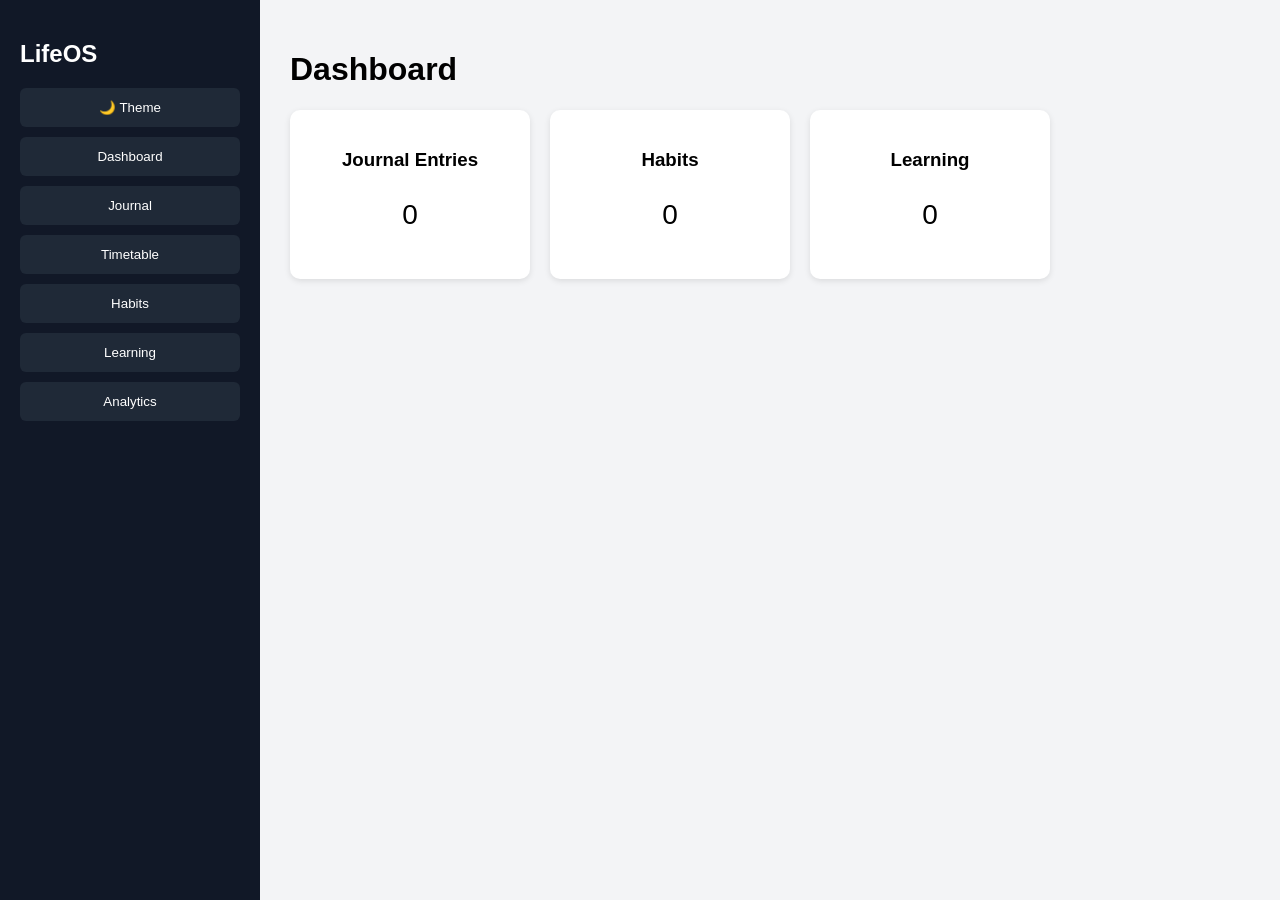
==== index.html @ 7daaa881 "Initial commit - LifeOs Commit" ====
<!DOCTYPE html>
<html>

<head>
<title>LifeOS</title>
<link rel="stylesheet" href="style.css">
</head>

<body>

<div class="layout" id="app">

<div class="sidebar">

<h2>LifeOS</h2>

<button onclick="toggleTheme()">🌙 Theme</button>

<button onclick="showPage('dashboard')">Dashboard</button>
<button onclick="showPage('journal')">Journal</button>
<button onclick="showPage('timetable')">Timetable</button>
<button onclick="showPage('habits')">Habits</button>
<button onclick="showPage('learning')">Learning</button>
<button onclick="showPage('analytics')">Analytics</button>

</div>

<div class="main">

<!-- Dashboard -->

<div id="dashboard" class="page">

<h1>Dashboard</h1>

<div class="cards">

<div class="card">
<h3>Journal Entries</h3>
<p id="journalCount">0</p>
</div>

<div class="card">
<h3>Habits</h3>
<p id="habitCount">0</p>
</div>

<div class="card">
<h3>Learning</h3>
<p id="learningCount">0</p>
</div>

</div>

</div>

<!-- Journal -->

<div id="journal" class="page">

<h1>Journal</h1>

<textarea id="journalInput" placeholder="Write your thoughts"></textarea>

<button onclick="addJournal()">Save</button>

<ul id="journalList"></ul>

</div>

<!-- Timetable -->

<div id="timetable" class="page">

<h1>Timetable</h1>

<input type="time" id="timeInput">
<input id="activityInput" placeholder="Activity">

<button onclick="addSchedule()">Add</button>

<ul id="scheduleList"></ul>

</div>

<!-- Habits -->

<div id="habits" class="page">

<h1>Habit Tracker</h1>

<input id="habitInput" placeholder="New Habit">

<button onclick="addHabit()">Add</button>

<ul id="habitList"></ul>

</div>

<!-- Learning -->

<div id="learning" class="page">

<h1>Learning Tracker</h1>

<input id="topicInput" placeholder="What did you learn today?">

<button onclick="addLearning()">Add</button>

<ul id="learningList"></ul>

</div>

<!-- Analytics -->

<div id="analytics" class="page">

<h1>Analytics</h1>

<p>Total Journals: <span id="journalCount2"></span></p>
<p>Total Habits: <span id="habitCount2"></span></p>
<p>Total Learning: <span id="learningCount2"></span></p>

</div>

</div>

</div>

<script src="script.js"></script>

</body>
</html>
---- style.css ----
body{
margin:0;
font-family:Arial;
background:#f3f4f6;
}

.layout{
display:flex;
height:100vh;
}

.sidebar{
width:220px;
background:#111827;
color:white;
padding:20px;
}

.sidebar button{
width:100%;
padding:12px;
margin-bottom:10px;
background:#1f2937;
border:none;
color:white;
border-radius:6px;
cursor:pointer;
}

.sidebar button:hover{
background:#374151;
}

.main{
flex:1;
padding:30px;
overflow:auto;
}

.page{
display:none;
}

.cards{
display:flex;
gap:20px;
}

.card{
background:white;
padding:20px;
border-radius:10px;
box-shadow:0 2px 6px rgba(0,0,0,0.1);
width:200px;
text-align:center;
}

.card p{
font-size:28px;
}

textarea{
width:100%;
height:120px;
padding:10px;
border-radius:6px;
border:1px solid #ddd;
}

input{
padding:10px;
margin-right:10px;
border-radius:6px;
border:1px solid #ddd;
}

button{
padding:10px 15px;
background:#2563eb;
color:white;
border:none;
border-radius:6px;
cursor:pointer;
}

button:hover{
background:#1d4ed8;
}

ul{
list-style:none;
padding:0;
margin-top:15px;
}

li{
background:white;
padding:10px;
margin-bottom:8px;
border-radius:6px;
box-shadow:0 1px 3px rgba(0,0,0,0.1);
}





/* DARK MODE */

.dark{
background:#111;
color:white;
}

.dark .sidebar{
background:#000;
}

.dark .card{
background:#1f2937;
color:white;
}

.dark li{
background:#1f2937;
color:white;
}
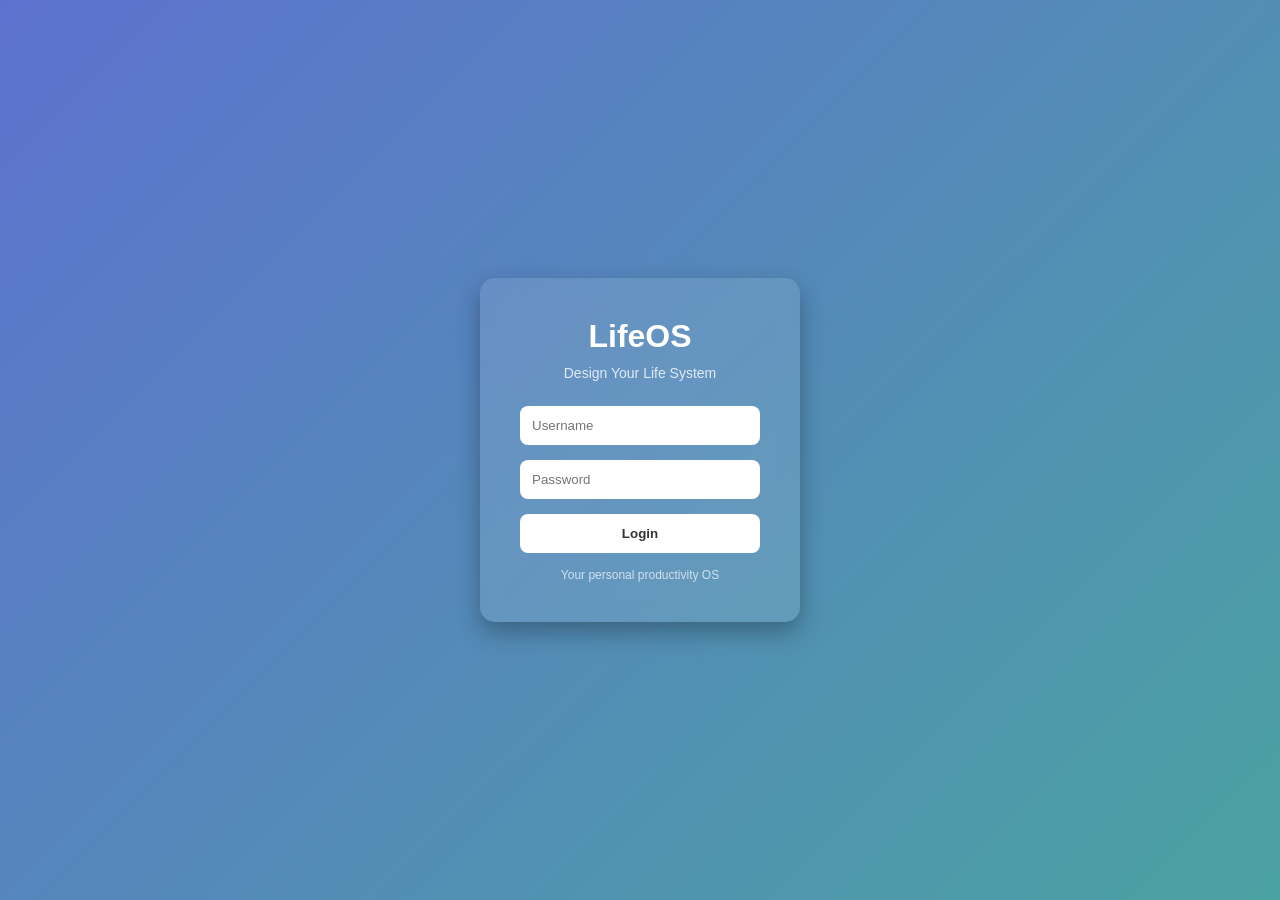
==== commit de38946e: "Rename Login - Index and Index - home" ====
--- a/index.html
+++ b/index.html
@@ -2,132 +2,49 @@
 <html>
 
 <head>
-<title>LifeOS</title>
-<link rel="stylesheet" href="style.css">
+<title>LifeOS Login</title>
+<link rel="stylesheet" href="login.css">
 </head>
 
 <body>
 
-<div class="layout" id="app">
+<div class="login-container">
 
-<div class="sidebar">
+<div class="login-card">
 
-<h2>LifeOS</h2>
+<h1>LifeOS</h1>
+<p class="subtitle">Design Your Life System</p>
 
-<button onclick="toggleTheme()">🌙 Theme</button>
+<input type="text" id="username" placeholder="Username">
 
-<button onclick="showPage('dashboard')">Dashboard</button>
-<button onclick="showPage('journal')">Journal</button>
-<button onclick="showPage('timetable')">Timetable</button>
-<button onclick="showPage('habits')">Habits</button>
-<button onclick="showPage('learning')">Learning</button>
-<button onclick="showPage('analytics')">Analytics</button>
+<input type="password" id="password" placeholder="Password">
 
-</div>
+<button onclick="login()">Login</button>
 
-<div class="main">
-
-<!-- Dashboard -->
-
-<div id="dashboard" class="page">
-
-<h1>Dashboard</h1>
-
-<div class="cards">
-
-<div class="card">
-<h3>Journal Entries</h3>
-<p id="journalCount">0</p>
-</div>
-
-<div class="card">
-<h3>Habits</h3>
-<p id="habitCount">0</p>
-</div>
-
-<div class="card">
-<h3>Learning</h3>
-<p id="learningCount">0</p>
-</div>
+<p class="small">Your personal productivity OS</p>
 
 </div>
 
 </div>
 
-<!-- Journal -->
+<script>
 
-<div id="journal" class="page">
+function login(){
 
-<h1>Journal</h1>
+let user = document.getElementById("username").value
+let pass = document.getElementById("password").value
 
-<textarea id="journalInput" placeholder="Write your thoughts"></textarea>
+if(user === "admin" && pass === "1234"){
+window.location.href = "index.html"
+}
+else{
+alert("Wrong username or password")
+}
 
-<button onclick="addJournal()">Save</button>
+}
 
-<ul id="journalList"></ul>
-
-</div>
-
-<!-- Timetable -->
-
-<div id="timetable" class="page">
-
-<h1>Timetable</h1>
-
-<input type="time" id="timeInput">
-<input id="activityInput" placeholder="Activity">
-
-<button onclick="addSchedule()">Add</button>
-
-<ul id="scheduleList"></ul>
-
-</div>
-
-<!-- Habits -->
-
-<div id="habits" class="page">
-
-<h1>Habit Tracker</h1>
-
-<input id="habitInput" placeholder="New Habit">
-
-<button onclick="addHabit()">Add</button>
-
-<ul id="habitList"></ul>
-
-</div>
-
-<!-- Learning -->
-
-<div id="learning" class="page">
-
-<h1>Learning Tracker</h1>
-
-<input id="topicInput" placeholder="What did you learn today?">
-
-<button onclick="addLearning()">Add</button>
-
-<ul id="learningList"></ul>
-
-</div>
-
-<!-- Analytics -->
-
-<div id="analytics" class="page">
-
-<h1>Analytics</h1>
-
-<p>Total Journals: <span id="journalCount2"></span></p>
-<p>Total Habits: <span id="habitCount2"></span></p>
-<p>Total Learning: <span id="learningCount2"></span></p>
-
-</div>
-
-</div>
-
-</div>
-
-<script src="script.js"></script>
+</script>
 
 </body>
+
 </html>
--- a/login.css
+++ b/login.css
@@ -0,0 +1,112 @@
+*{
+margin:0;
+padding:0;
+box-sizing:border-box;
+font-family:Arial, Helvetica, sans-serif;
+}
+
+body{
+
+height:100vh;
+
+display:flex;
+justify-content:center;
+align-items:center;
+
+background:linear-gradient(135deg,#5d72cf,#4ba2a2);
+
+}
+
+.login-container{
+
+width:100%;
+display:flex;
+justify-content:center;
+align-items:center;
+
+}
+
+.login-card{
+
+background:rgba(255,255,255,0.1);
+
+backdrop-filter:blur(10px);
+
+padding:40px;
+
+border-radius:15px;
+
+width:320px;
+
+text-align:center;
+
+box-shadow:0 10px 25px rgba(0,0,0,0.3);
+
+color:white;
+
+}
+
+.login-card h1{
+margin-bottom:10px;
+}
+
+.subtitle{
+font-size:14px;
+margin-bottom:25px;
+opacity:0.8;
+}
+
+.login-card input{
+
+width:100%;
+padding:12px;
+
+margin-bottom:15px;
+
+border:none;
+
+border-radius:8px;
+
+outline:none;
+
+}
+
+.login-card button{
+
+width:100%;
+
+padding:12px;
+
+border:none;
+
+border-radius:8px;
+
+background:#ffffff;
+
+color:#333;
+
+font-weight:bold;
+
+cursor:pointer;
+
+transition:0.3s;
+
+}
+
+.login-card button:hover{
+
+background:#f1f1f1;
+
+transform:scale(1.03);
+
+}
+
+.small{
+
+margin-top:15px;
+
+font-size:12px;
+
+opacity:0.7;
+
+}
